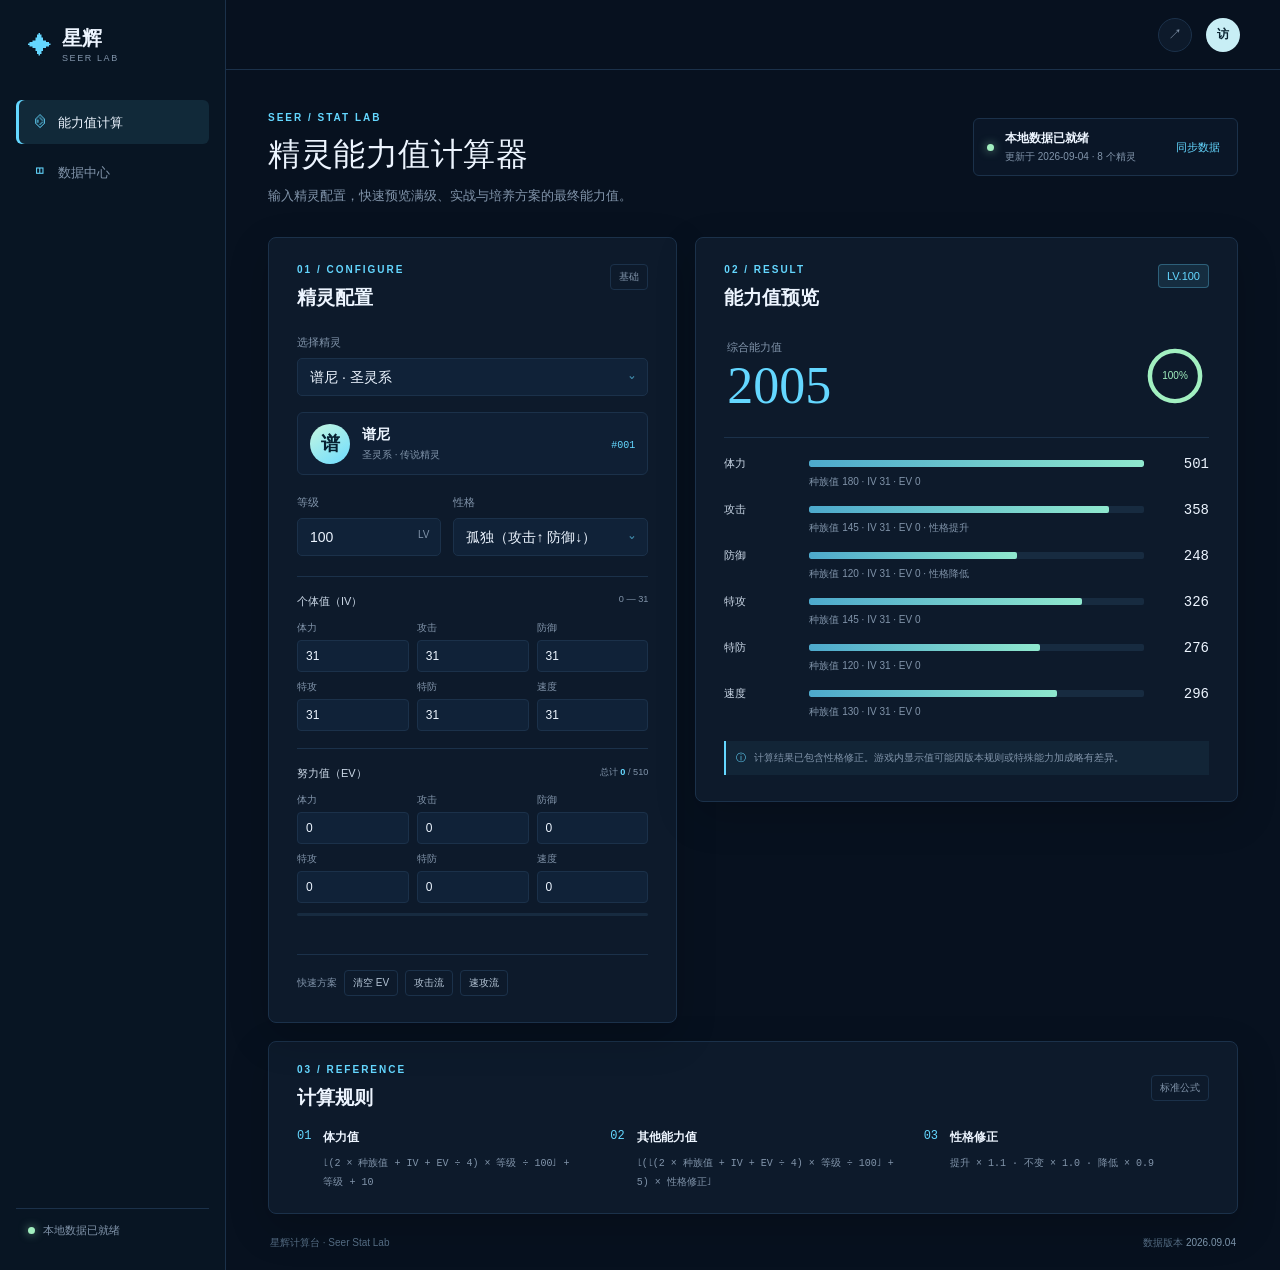
==== index.html @ a3d798e8 "feat: add Seer stat calculator web and Android shell" ====
<!doctype html>
<html lang="zh-CN">
<head>
  <meta charset="utf-8">
  <meta name="viewport" content="width=device-width, initial-scale=1, viewport-fit=cover">
  <meta name="theme-color" content="#07111f">
  <meta name="description" content="赛尔号精灵能力值计算器">
  <title>星辉计算台 · 赛尔号能力值</title>
  <link rel="stylesheet" href="styles.css">
</head>
<body>
  <div class="app-shell">
    <aside class="sidebar">
      <div class="brand-mark"><span>✦</span><div><strong>星辉</strong><small>SEER LAB</small></div></div>
      <nav aria-label="主导航">
        <button class="nav-item active" type="button"><span class="nav-icon">⌬</span>能力值计算</button>
        <button class="nav-item" type="button" id="navData"><span class="nav-icon">◫</span>数据中心</button>
      </nav>
      <div class="sidebar-foot"><span class="status-dot"></span><span id="sideDataStatus">本地数据已就绪</span></div>
    </aside>

    <main class="main-content">
      <header class="topbar">
        <div class="mobile-brand"><span>✦</span>星辉计算台</div>
        <div class="topbar-actions"><button class="icon-button" id="copyLink" type="button" title="复制当前配置链接" aria-label="复制当前配置链接">↗</button><button class="avatar" type="button" title="访客">访</button></div>
      </header>

      <div class="content-wrap">
        <section class="intro-row">
          <div><p class="eyebrow">SEER / STAT LAB</p><h1>精灵能力值计算器</h1><p class="intro-copy">输入精灵配置，快速预览满级、实战与培养方案的最终能力值。</p></div>
          <div class="data-status"><span class="status-dot"></span><div><strong id="dataStatus">数据加载中</strong><small id="dataUpdated">正在读取本地数据</small></div><button id="syncData" class="text-button" type="button">同步数据</button></div>
        </section>

        <section class="workspace-grid">
          <form class="panel setup-panel" id="setupForm">
            <div class="panel-heading"><div><p class="section-kicker">01 / CONFIGURE</p><h2>精灵配置</h2></div><span class="panel-index">基础</span></div>
            <label class="field-label" for="speciesSelect">选择精灵</label>
            <div class="select-wrap"><select id="speciesSelect" aria-label="选择精灵"></select></div>
            <div class="species-preview"><div class="species-orb" id="speciesOrb">谱</div><div><strong id="speciesName">谱尼</strong><span id="speciesType">圣灵系 · 传说精灵</span></div><span class="species-id" id="speciesId">#001</span></div>
            <div class="field-grid two-col"><div><label class="field-label" for="levelInput">等级</label><div class="number-field"><input id="levelInput" type="number" min="1" max="100" value="100"><span>LV</span></div></div><div><label class="field-label" for="natureSelect">性格</label><div class="select-wrap"><select id="natureSelect"></select></div></div></div>
            <div class="field-heading"><span>个体值（IV）</span><small>0 — 31</small></div>
            <div class="compact-grid" id="ivFields"></div>
            <div class="field-heading"><span>努力值（EV）</span><small>总计 <b id="evTotal">0</b> / 510</small></div>
            <div class="compact-grid" id="evFields"></div>
            <div class="ev-meter"><span id="evMeterFill"></span></div>
            <div class="validation" id="validation" role="status"></div>
            <div class="preset-row"><span>快速方案</span><button type="button" data-preset="reset">清空 EV</button><button type="button" data-preset="attack">攻击流</button><button type="button" data-preset="speed">速攻流</button></div>
          </form>

          <section class="panel result-panel" aria-live="polite">
            <div class="panel-heading"><div><p class="section-kicker">02 / RESULT</p><h2>能力值预览</h2></div><span class="level-badge" id="resultLevel">LV.100</span></div>
            <div class="hero-stat"><div><span class="muted-label">综合能力值</span><div class="hero-number" id="totalStat">0</div></div><div class="hero-ring"><svg viewBox="0 0 42 42"><circle class="ring-bg" cx="21" cy="21" r="17"></circle><circle class="ring-value" id="ringValue" cx="21" cy="21" r="17"></circle></svg><span id="ringPercent">0%</span></div></div>
            <div class="stat-list" id="statList"></div>
            <div class="result-note"><span>ⓘ</span><p>计算结果已包含性格修正。游戏内显示值可能因版本规则或特殊能力加成略有差异。</p></div>
          </section>
        </section>

        <section class="panel formula-panel"><div class="formula-title"><div><p class="section-kicker">03 / REFERENCE</p><h2>计算规则</h2></div><span>标准公式</span></div><div class="formula-grid"><div class="formula-item"><span class="formula-num">01</span><div><strong>体力值</strong><code>⌊(2 × 种族值 + IV + EV ÷ 4) × 等级 ÷ 100⌋ + 等级 + 10</code></div></div><div class="formula-item"><span class="formula-num">02</span><div><strong>其他能力值</strong><code>⌊(⌊(2 × 种族值 + IV + EV ÷ 4) × 等级 ÷ 100⌋ + 5) × 性格修正⌋</code></div></div><div class="formula-item"><span class="formula-num">03</span><div><strong>性格修正</strong><code>提升 × 1.1 · 不变 × 1.0 · 降低 × 0.9</code></div></div></div></section>
        <footer><span>星辉计算台 · Seer Stat Lab</span><span>数据版本 <b id="footerVersion">—</b></span></footer>
      </div>
    </main>
  </div>
  <script src="app.js"></script>
</body>
</html>
---- styles.css ----
:root{--bg:#07111f;--surface:#0d1a2b;--surface-2:#102238;--line:#1b314a;--text:#edf5ff;--muted:#8194aa;--accent:#64d7ff;--accent-2:#a2f0c0;--warning:#ffd37b;--danger:#ff9b9b;--radius:8px;--shadow:0 14px 40px rgba(0,0,0,.18)}
*{box-sizing:border-box}body{margin:0;background:var(--bg);color:var(--text);font-family:"Segoe UI","Microsoft YaHei",sans-serif;font-size:14px;letter-spacing:0}button,input,select{font:inherit}button{cursor:pointer}button:focus-visible,input:focus-visible,select:focus-visible{outline:2px solid var(--accent);outline-offset:2px}.app-shell{min-height:100vh;display:flex}.sidebar{width:226px;border-right:1px solid var(--line);padding:28px 16px 20px;display:flex;flex-direction:column;background:#081523}.brand-mark{display:flex;align-items:center;gap:10px;padding:0 12px 34px}.brand-mark>span,.mobile-brand>span{font-size:24px;color:var(--accent)}.brand-mark strong{font-family:Georgia,serif;font-size:20px;display:block;line-height:1}.brand-mark small{font-size:9px;letter-spacing:1.6px;color:var(--muted);display:block;margin-top:5px}.nav-item{width:100%;height:44px;text-align:left;color:var(--muted);background:transparent;border:0;border-radius:6px;padding:0 12px;margin:3px 0;font-size:13px}.nav-item.active{background:rgba(100,215,255,.1);color:var(--text);box-shadow:inset 3px 0 var(--accent)}.nav-icon{display:inline-grid;place-items:center;width:22px;color:var(--accent);font-size:17px;margin-right:8px}.sidebar-foot{margin-top:auto;padding:14px 12px;border-top:1px solid var(--line);font-size:11px;color:var(--muted);display:flex;align-items:center;gap:8px}.status-dot{width:7px;height:7px;border-radius:50%;background:var(--accent-2);display:inline-block;box-shadow:0 0 10px rgba(162,240,192,.65)}.main-content{flex:1;min-width:0}.topbar{height:70px;border-bottom:1px solid var(--line);display:flex;align-items:center;justify-content:flex-end;padding:0 40px}.mobile-brand{display:none}.topbar-actions{display:flex;align-items:center;gap:14px}.icon-button,.avatar{border:1px solid var(--line);background:var(--surface);color:var(--muted);width:34px;height:34px;border-radius:50%}.avatar{background:#c8eef5;color:#0b2432;border:0;font-size:12px;font-weight:700}.content-wrap{max-width:1220px;margin:0 auto;padding:42px 42px 22px}.intro-row{display:flex;align-items:flex-start;justify-content:space-between;gap:24px;margin-bottom:32px}.eyebrow,.section-kicker{color:var(--accent);font-size:10px;letter-spacing:2px;margin:0 0 10px;font-weight:700}.intro-row h1{font-family:Georgia,"Microsoft YaHei",serif;font-weight:500;font-size:32px;letter-spacing:.5px;margin:0}.intro-copy{margin:10px 0 0;color:var(--muted);font-size:13px}.data-status{margin-top:6px;display:flex;align-items:center;gap:11px;border:1px solid var(--line);background:rgba(13,26,43,.65);padding:11px 13px;border-radius:6px;min-width:265px}.data-status>div{display:flex;flex-direction:column;gap:3px;flex:1}.data-status strong{font-size:12px}.data-status small{color:var(--muted);font-size:10px}.text-button{border:0;background:transparent;color:var(--accent);font-size:11px;padding:4px}.workspace-grid{display:grid;grid-template-columns:minmax(360px, .86fr) minmax(460px,1.14fr);gap:18px;align-items:start}.panel{background:var(--surface);border:1px solid var(--line);border-radius:var(--radius);box-shadow:var(--shadow)}.setup-panel,.result-panel{padding:26px 28px}.panel-heading,.formula-title{display:flex;justify-content:space-between;align-items:flex-start;margin-bottom:24px}.panel-heading h2,.formula-title h2{margin:0;font-size:19px;font-weight:600}.panel-index,.formula-title>span{font-size:10px;color:var(--muted);border:1px solid var(--line);padding:5px 8px;border-radius:4px}.level-badge{background:rgba(100,215,255,.1);color:var(--accent);border:1px solid rgba(100,215,255,.3);padding:5px 8px;border-radius:4px;font-size:11px}.field-label{display:block;color:var(--muted);font-size:11px;margin:0 0 8px}.select-wrap{position:relative}.select-wrap:after{content:"⌄";position:absolute;right:13px;top:8px;color:var(--accent);pointer-events:none}.select-wrap select,.number-field input{width:100%;height:38px;background:var(--surface-2);border:1px solid var(--line);border-radius:5px;color:var(--text);padding:0 12px;appearance:none}.species-preview{height:63px;display:flex;align-items:center;gap:12px;margin:16px 0 20px;padding:10px 12px;background:rgba(16,34,56,.7);border:1px solid var(--line);border-radius:6px}.species-orb{width:40px;height:40px;display:grid;place-items:center;border-radius:50%;color:#062031;background:linear-gradient(145deg,#c5f7e0,#6edcff);font-family:Georgia,serif;font-size:19px;font-weight:700}.species-preview strong{display:block;font-size:14px}.species-preview span{display:block;color:var(--muted);font-size:10px;margin-top:4px}.species-id{margin-left:auto!important;color:var(--accent)!important;font-family:monospace;font-size:10px!important}.field-grid{display:grid;gap:12px}.two-col{grid-template-columns:1fr 1.35fr;margin-bottom:20px}.number-field{position:relative}.number-field input{padding-right:38px}.number-field span{position:absolute;right:12px;top:11px;font-size:10px;color:var(--muted)}.field-heading{border-top:1px solid var(--line);padding-top:17px;margin-top:3px;margin-bottom:12px;display:flex;justify-content:space-between;color:#cbd8e7;font-size:11px}.field-heading small{color:var(--muted)}.field-heading b{color:var(--accent)}.compact-grid{display:grid;grid-template-columns:repeat(3,1fr);gap:8px;margin-bottom:17px}.compact-field{position:relative}.compact-field label{display:block;color:var(--muted);font-size:10px;margin-bottom:5px}.compact-field input{width:100%;height:32px;background:var(--surface-2);border:1px solid var(--line);border-radius:4px;color:var(--text);padding:0 8px;font-size:12px}.ev-meter{height:3px;background:#172b40;border-radius:2px;margin:-7px 0 14px}.ev-meter span{display:block;height:100%;width:0;background:var(--accent);border-radius:2px;transition:width .2s}.validation{min-height:16px;color:var(--danger);font-size:10px;margin-bottom:8px}.preset-row{border-top:1px solid var(--line);padding-top:15px;display:flex;align-items:center;gap:7px;flex-wrap:wrap;color:var(--muted);font-size:10px}.preset-row button{border:1px solid var(--line);color:#b5c5d6;background:transparent;border-radius:4px;padding:5px 8px;font-size:10px}.preset-row button:hover{border-color:var(--accent);color:var(--accent)}.hero-stat{display:flex;align-items:center;justify-content:space-between;border-bottom:1px solid var(--line);padding:3px 3px 23px;margin-bottom:18px}.muted-label{color:var(--muted);font-size:11px}.hero-number{font-family:Georgia,serif;font-size:52px;line-height:1.05;color:var(--accent);margin-top:4px}.hero-ring{width:62px;height:62px;position:relative}.hero-ring svg{width:100%;height:100%;transform:rotate(-90deg)}.hero-ring circle{fill:none;stroke-width:3}.ring-bg{stroke:#1b314a}.ring-value{stroke:var(--accent-2);stroke-linecap:round;stroke-dasharray:107;stroke-dashoffset:107;transition:stroke-dashoffset .35s}.hero-ring span{position:absolute;inset:0;display:grid;place-items:center;color:var(--accent-2);font-size:10px}.stat-list{display:grid;gap:13px}.stat-row{display:grid;grid-template-columns:74px 1fr 54px;align-items:center;gap:11px}.stat-label{font-size:11px;color:#cad7e6}.stat-track{height:7px;border-radius:2px;background:#172b40;overflow:hidden}.stat-fill{height:100%;width:0;border-radius:2px;background:linear-gradient(90deg,#4da9cc,#8fe8ce);transition:width .3s}.stat-value{text-align:right;font-family:monospace;color:var(--text);font-size:14px}.stat-meta{grid-column:2/4;color:var(--muted);font-size:10px;margin-top:-8px}.result-note{display:flex;gap:8px;margin-top:22px;background:rgba(100,215,255,.06);border-left:2px solid var(--accent);padding:9px 10px;color:var(--muted);font-size:10px;line-height:1.6}.result-note p{margin:0}.result-note>span{color:var(--accent)}.formula-panel{margin-top:18px;padding:22px 28px}.formula-title{margin-bottom:18px;align-items:center}.formula-grid{display:grid;grid-template-columns:repeat(3,1fr);gap:28px}.formula-item{display:flex;gap:12px}.formula-num{font-family:monospace;color:var(--accent);font-size:12px}.formula-item strong{font-size:12px;display:block;margin-bottom:7px}.formula-item code{color:var(--muted);font-size:10px;line-height:1.7;word-break:break-word;font-family:monospace}footer{display:flex;justify-content:space-between;color:#536a81;font-size:10px;padding:22px 2px 0}footer b{color:#7c94aa;font-weight:400}.mobile-brand{font-size:14px;font-weight:600;align-items:center;gap:7px}.mobile-brand>span{font-size:18px}
@media (max-width:900px){.sidebar{width:190px}.content-wrap{padding:32px 24px}.workspace-grid{grid-template-columns:1fr}.formula-grid{grid-template-columns:1fr 1fr}.formula-item:last-child{grid-column:1/-1}}
@media (max-width:620px){.sidebar{display:none}.topbar{height:58px;padding:0 18px;justify-content:space-between}.mobile-brand{display:flex}.content-wrap{padding:25px 15px 18px}.intro-row{display:block;margin-bottom:22px}.intro-row h1{font-size:27px}.data-status{margin-top:20px;min-width:0}.workspace-grid{display:block}.setup-panel,.result-panel{padding:21px 18px}.result-panel{margin-top:14px}.hero-number{font-size:46px}.formula-panel{padding:20px 18px}.formula-grid{grid-template-columns:1fr;gap:17px}.formula-item:last-child{grid-column:auto}footer{padding-top:18px}.compact-grid{gap:6px}}
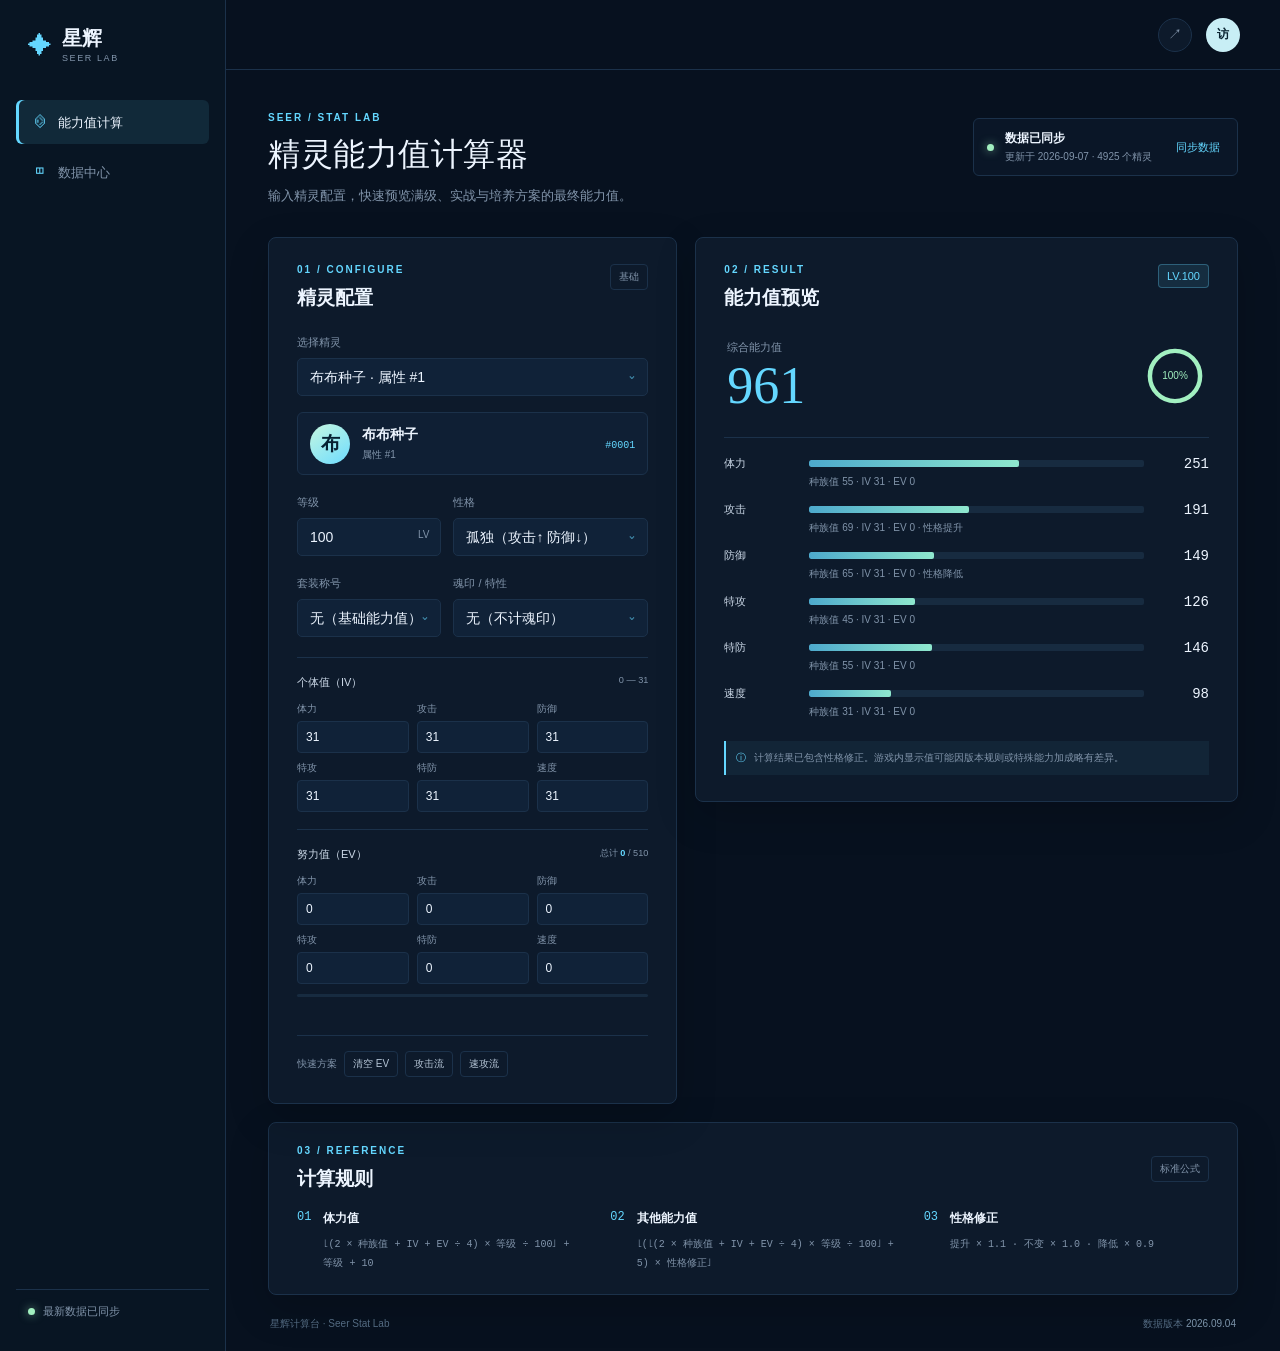
==== commit cc9cacc4: "feat: use SeerAPI data and add title soulmark modifiers" ====
--- a/index.html
+++ b/index.html
@@ -38,6 +38,7 @@
             <div class="select-wrap"><select id="speciesSelect" aria-label="选择精灵"></select></div>
             <div class="species-preview"><div class="species-orb" id="speciesOrb">谱</div><div><strong id="speciesName">谱尼</strong><span id="speciesType">圣灵系 · 传说精灵</span></div><span class="species-id" id="speciesId">#001</span></div>
             <div class="field-grid two-col"><div><label class="field-label" for="levelInput">等级</label><div class="number-field"><input id="levelInput" type="number" min="1" max="100" value="100"><span>LV</span></div></div><div><label class="field-label" for="natureSelect">性格</label><div class="select-wrap"><select id="natureSelect"></select></div></div></div>
+            <div class="field-grid two-col effects-grid"><div><label class="field-label" for="titleSelect">套装称号</label><div class="select-wrap"><select id="titleSelect"></select></div></div><div><label class="field-label" for="soulmarkSelect">魂印 / 特性</label><div class="select-wrap"><select id="soulmarkSelect"></select></div></div></div>
             <div class="field-heading"><span>个体值（IV）</span><small>0 — 31</small></div>
             <div class="compact-grid" id="ivFields"></div>
             <div class="field-heading"><span>努力值（EV）</span><small>总计 <b id="evTotal">0</b> / 510</small></div>
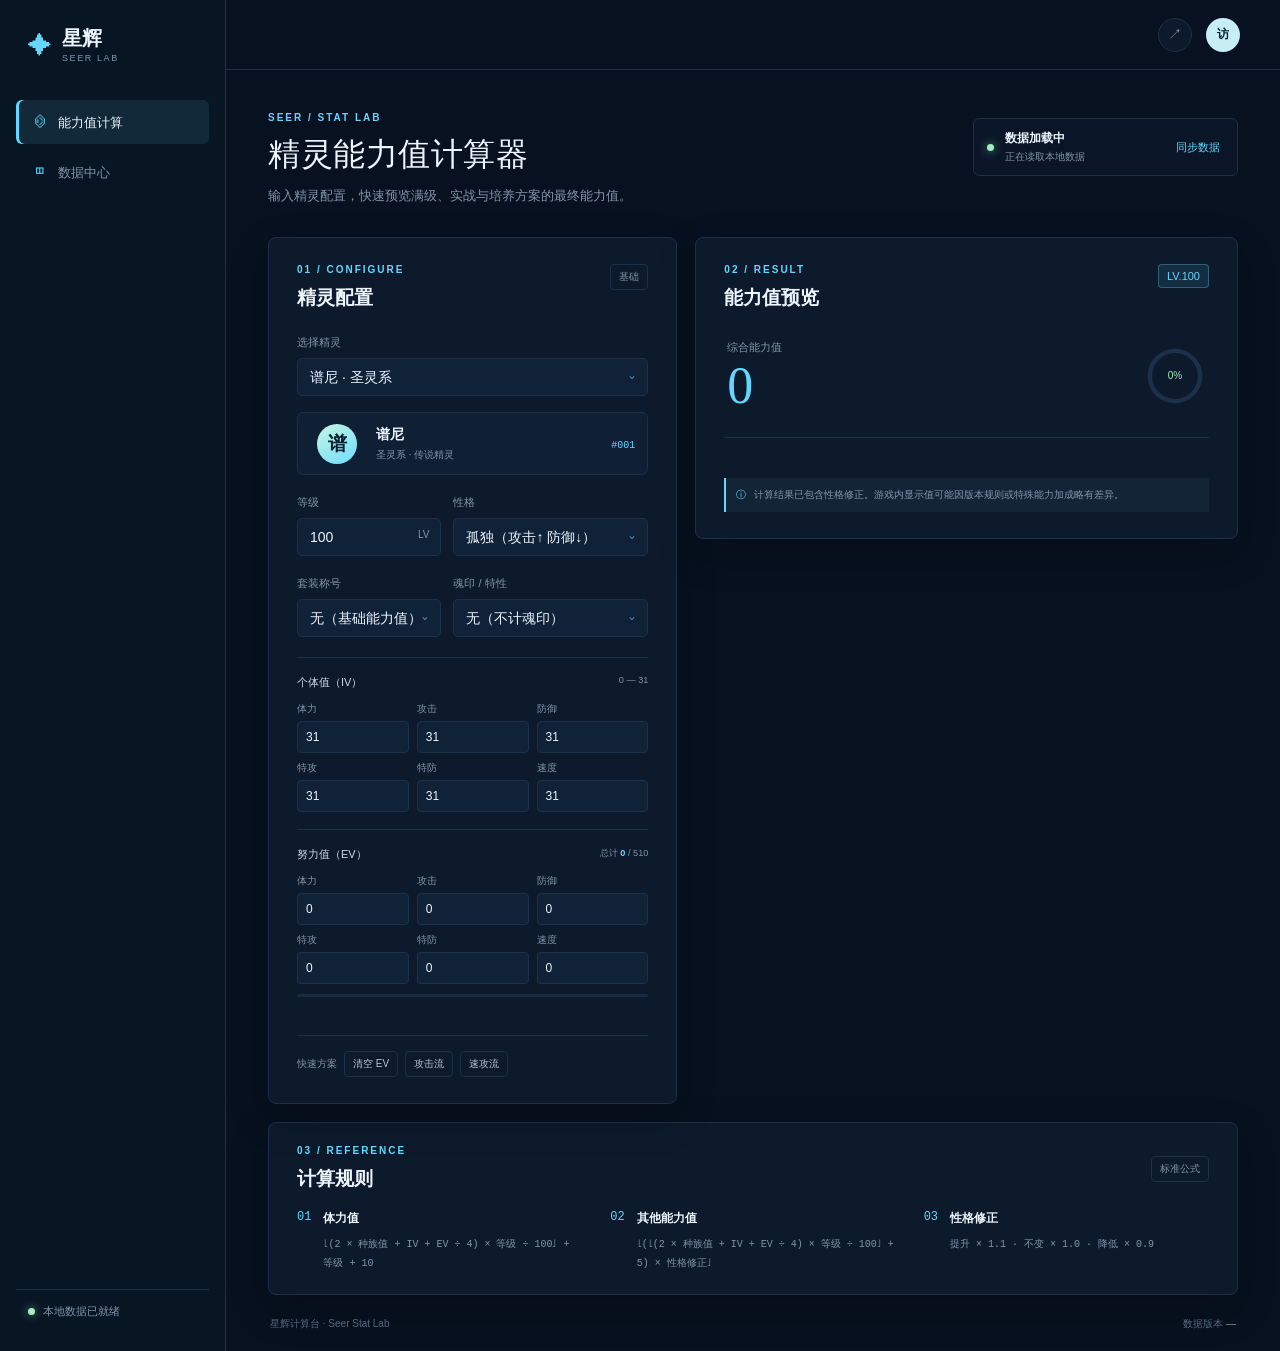
==== commit 577fb0df: "feat: add species search pvp modifiers and image preview" ====
--- a/index.html
+++ b/index.html
@@ -36,7 +36,7 @@
             <div class="panel-heading"><div><p class="section-kicker">01 / CONFIGURE</p><h2>精灵配置</h2></div><span class="panel-index">基础</span></div>
             <label class="field-label" for="speciesSelect">选择精灵</label>
             <div class="select-wrap"><select id="speciesSelect" aria-label="选择精灵"></select></div>
-            <div class="species-preview"><div class="species-orb" id="speciesOrb">谱</div><div><strong id="speciesName">谱尼</strong><span id="speciesType">圣灵系 · 传说精灵</span></div><span class="species-id" id="speciesId">#001</span></div>
+            <div class="species-preview"><div class="species-figure"><img id="speciesImage" alt="精灵形象" loading="lazy"><div class="species-orb" id="speciesOrb">谱</div></div><div><strong id="speciesName">谱尼</strong><span id="speciesType">圣灵系 · 传说精灵</span></div><span class="species-id" id="speciesId">#001</span></div>
             <div class="field-grid two-col"><div><label class="field-label" for="levelInput">等级</label><div class="number-field"><input id="levelInput" type="number" min="1" max="100" value="100"><span>LV</span></div></div><div><label class="field-label" for="natureSelect">性格</label><div class="select-wrap"><select id="natureSelect"></select></div></div></div>
             <div class="field-grid two-col effects-grid"><div><label class="field-label" for="titleSelect">套装称号</label><div class="select-wrap"><select id="titleSelect"></select></div></div><div><label class="field-label" for="soulmarkSelect">魂印 / 特性</label><div class="select-wrap"><select id="soulmarkSelect"></select></div></div></div>
             <div class="field-heading"><span>个体值（IV）</span><small>0 — 31</small></div>
--- a/styles.css
+++ b/styles.css
@@ -2,3 +2,4 @@
 *{box-sizing:border-box}body{margin:0;background:var(--bg);color:var(--text);font-family:"Segoe UI","Microsoft YaHei",sans-serif;font-size:14px;letter-spacing:0}button,input,select{font:inherit}button{cursor:pointer}button:focus-visible,input:focus-visible,select:focus-visible{outline:2px solid var(--accent);outline-offset:2px}.app-shell{min-height:100vh;display:flex}.sidebar{width:226px;border-right:1px solid var(--line);padding:28px 16px 20px;display:flex;flex-direction:column;background:#081523}.brand-mark{display:flex;align-items:center;gap:10px;padding:0 12px 34px}.brand-mark>span,.mobile-brand>span{font-size:24px;color:var(--accent)}.brand-mark strong{font-family:Georgia,serif;font-size:20px;display:block;line-height:1}.brand-mark small{font-size:9px;letter-spacing:1.6px;color:var(--muted);display:block;margin-top:5px}.nav-item{width:100%;height:44px;text-align:left;color:var(--muted);background:transparent;border:0;border-radius:6px;padding:0 12px;margin:3px 0;font-size:13px}.nav-item.active{background:rgba(100,215,255,.1);color:var(--text);box-shadow:inset 3px 0 var(--accent)}.nav-icon{display:inline-grid;place-items:center;width:22px;color:var(--accent);font-size:17px;margin-right:8px}.sidebar-foot{margin-top:auto;padding:14px 12px;border-top:1px solid var(--line);font-size:11px;color:var(--muted);display:flex;align-items:center;gap:8px}.status-dot{width:7px;height:7px;border-radius:50%;background:var(--accent-2);display:inline-block;box-shadow:0 0 10px rgba(162,240,192,.65)}.main-content{flex:1;min-width:0}.topbar{height:70px;border-bottom:1px solid var(--line);display:flex;align-items:center;justify-content:flex-end;padding:0 40px}.mobile-brand{display:none}.topbar-actions{display:flex;align-items:center;gap:14px}.icon-button,.avatar{border:1px solid var(--line);background:var(--surface);color:var(--muted);width:34px;height:34px;border-radius:50%}.avatar{background:#c8eef5;color:#0b2432;border:0;font-size:12px;font-weight:700}.content-wrap{max-width:1220px;margin:0 auto;padding:42px 42px 22px}.intro-row{display:flex;align-items:flex-start;justify-content:space-between;gap:24px;margin-bottom:32px}.eyebrow,.section-kicker{color:var(--accent);font-size:10px;letter-spacing:2px;margin:0 0 10px;font-weight:700}.intro-row h1{font-family:Georgia,"Microsoft YaHei",serif;font-weight:500;font-size:32px;letter-spacing:.5px;margin:0}.intro-copy{margin:10px 0 0;color:var(--muted);font-size:13px}.data-status{margin-top:6px;display:flex;align-items:center;gap:11px;border:1px solid var(--line);background:rgba(13,26,43,.65);padding:11px 13px;border-radius:6px;min-width:265px}.data-status>div{display:flex;flex-direction:column;gap:3px;flex:1}.data-status strong{font-size:12px}.data-status small{color:var(--muted);font-size:10px}.text-button{border:0;background:transparent;color:var(--accent);font-size:11px;padding:4px}.workspace-grid{display:grid;grid-template-columns:minmax(360px, .86fr) minmax(460px,1.14fr);gap:18px;align-items:start}.panel{background:var(--surface);border:1px solid var(--line);border-radius:var(--radius);box-shadow:var(--shadow)}.setup-panel,.result-panel{padding:26px 28px}.panel-heading,.formula-title{display:flex;justify-content:space-between;align-items:flex-start;margin-bottom:24px}.panel-heading h2,.formula-title h2{margin:0;font-size:19px;font-weight:600}.panel-index,.formula-title>span{font-size:10px;color:var(--muted);border:1px solid var(--line);padding:5px 8px;border-radius:4px}.level-badge{background:rgba(100,215,255,.1);color:var(--accent);border:1px solid rgba(100,215,255,.3);padding:5px 8px;border-radius:4px;font-size:11px}.field-label{display:block;color:var(--muted);font-size:11px;margin:0 0 8px}.select-wrap{position:relative}.select-wrap:after{content:"⌄";position:absolute;right:13px;top:8px;color:var(--accent);pointer-events:none}.select-wrap select,.number-field input{width:100%;height:38px;background:var(--surface-2);border:1px solid var(--line);border-radius:5px;color:var(--text);padding:0 12px;appearance:none}.species-preview{height:63px;display:flex;align-items:center;gap:12px;margin:16px 0 20px;padding:10px 12px;background:rgba(16,34,56,.7);border:1px solid var(--line);border-radius:6px}.species-orb{width:40px;height:40px;display:grid;place-items:center;border-radius:50%;color:#062031;background:linear-gradient(145deg,#c5f7e0,#6edcff);font-family:Georgia,serif;font-size:19px;font-weight:700}.species-preview strong{display:block;font-size:14px}.species-preview span{display:block;color:var(--muted);font-size:10px;margin-top:4px}.species-id{margin-left:auto!important;color:var(--accent)!important;font-family:monospace;font-size:10px!important}.field-grid{display:grid;gap:12px}.two-col{grid-template-columns:1fr 1.35fr;margin-bottom:20px}.number-field{position:relative}.number-field input{padding-right:38px}.number-field span{position:absolute;right:12px;top:11px;font-size:10px;color:var(--muted)}.field-heading{border-top:1px solid var(--line);padding-top:17px;margin-top:3px;margin-bottom:12px;display:flex;justify-content:space-between;color:#cbd8e7;font-size:11px}.field-heading small{color:var(--muted)}.field-heading b{color:var(--accent)}.compact-grid{display:grid;grid-template-columns:repeat(3,1fr);gap:8px;margin-bottom:17px}.compact-field{position:relative}.compact-field label{display:block;color:var(--muted);font-size:10px;margin-bottom:5px}.compact-field input{width:100%;height:32px;background:var(--surface-2);border:1px solid var(--line);border-radius:4px;color:var(--text);padding:0 8px;font-size:12px}.ev-meter{height:3px;background:#172b40;border-radius:2px;margin:-7px 0 14px}.ev-meter span{display:block;height:100%;width:0;background:var(--accent);border-radius:2px;transition:width .2s}.validation{min-height:16px;color:var(--danger);font-size:10px;margin-bottom:8px}.preset-row{border-top:1px solid var(--line);padding-top:15px;display:flex;align-items:center;gap:7px;flex-wrap:wrap;color:var(--muted);font-size:10px}.preset-row button{border:1px solid var(--line);color:#b5c5d6;background:transparent;border-radius:4px;padding:5px 8px;font-size:10px}.preset-row button:hover{border-color:var(--accent);color:var(--accent)}.hero-stat{display:flex;align-items:center;justify-content:space-between;border-bottom:1px solid var(--line);padding:3px 3px 23px;margin-bottom:18px}.muted-label{color:var(--muted);font-size:11px}.hero-number{font-family:Georgia,serif;font-size:52px;line-height:1.05;color:var(--accent);margin-top:4px}.hero-ring{width:62px;height:62px;position:relative}.hero-ring svg{width:100%;height:100%;transform:rotate(-90deg)}.hero-ring circle{fill:none;stroke-width:3}.ring-bg{stroke:#1b314a}.ring-value{stroke:var(--accent-2);stroke-linecap:round;stroke-dasharray:107;stroke-dashoffset:107;transition:stroke-dashoffset .35s}.hero-ring span{position:absolute;inset:0;display:grid;place-items:center;color:var(--accent-2);font-size:10px}.stat-list{display:grid;gap:13px}.stat-row{display:grid;grid-template-columns:74px 1fr 54px;align-items:center;gap:11px}.stat-label{font-size:11px;color:#cad7e6}.stat-track{height:7px;border-radius:2px;background:#172b40;overflow:hidden}.stat-fill{height:100%;width:0;border-radius:2px;background:linear-gradient(90deg,#4da9cc,#8fe8ce);transition:width .3s}.stat-value{text-align:right;font-family:monospace;color:var(--text);font-size:14px}.stat-meta{grid-column:2/4;color:var(--muted);font-size:10px;margin-top:-8px}.result-note{display:flex;gap:8px;margin-top:22px;background:rgba(100,215,255,.06);border-left:2px solid var(--accent);padding:9px 10px;color:var(--muted);font-size:10px;line-height:1.6}.result-note p{margin:0}.result-note>span{color:var(--accent)}.formula-panel{margin-top:18px;padding:22px 28px}.formula-title{margin-bottom:18px;align-items:center}.formula-grid{display:grid;grid-template-columns:repeat(3,1fr);gap:28px}.formula-item{display:flex;gap:12px}.formula-num{font-family:monospace;color:var(--accent);font-size:12px}.formula-item strong{font-size:12px;display:block;margin-bottom:7px}.formula-item code{color:var(--muted);font-size:10px;line-height:1.7;word-break:break-word;font-family:monospace}footer{display:flex;justify-content:space-between;color:#536a81;font-size:10px;padding:22px 2px 0}footer b{color:#7c94aa;font-weight:400}.mobile-brand{font-size:14px;font-weight:600;align-items:center;gap:7px}.mobile-brand>span{font-size:18px}
 @media (max-width:900px){.sidebar{width:190px}.content-wrap{padding:32px 24px}.workspace-grid{grid-template-columns:1fr}.formula-grid{grid-template-columns:1fr 1fr}.formula-item:last-child{grid-column:1/-1}}
 @media (max-width:620px){.sidebar{display:none}.topbar{height:58px;padding:0 18px;justify-content:space-between}.mobile-brand{display:flex}.content-wrap{padding:25px 15px 18px}.intro-row{display:block;margin-bottom:22px}.intro-row h1{font-size:27px}.data-status{margin-top:20px;min-width:0}.workspace-grid{display:block}.setup-panel,.result-panel{padding:21px 18px}.result-panel{margin-top:14px}.hero-number{font-size:46px}.formula-panel{padding:20px 18px}.formula-grid{grid-template-columns:1fr;gap:17px}.formula-item:last-child{grid-column:auto}footer{padding-top:18px}.compact-grid{gap:6px}}
+.species-search{position:relative;margin-bottom:8px}.species-search input{width:100%;height:34px;background:var(--surface-2);border:1px solid var(--line);border-radius:5px;color:var(--text);padding:0 32px 0 10px;font-size:12px}.species-search span{position:absolute;right:11px;top:8px;color:var(--accent)}.species-figure{width:54px;height:54px;position:relative;display:grid;place-items:center}.species-figure img{width:54px;height:54px;object-fit:contain;display:none}.species-figure.has-image img{display:block}.species-figure.has-image .species-orb{display:none}.pvp-heading{border-top:1px solid var(--line);padding-top:15px;margin-top:3px;margin-bottom:10px;display:flex;justify-content:space-between;color:#cbd8e7;font-size:11px}.pvp-heading small{color:var(--muted);font-size:10px}.pvp-grid{display:grid;grid-template-columns:1fr 1fr;gap:8px;margin-bottom:16px}.pvp-grid label{display:flex;align-items:center;gap:7px;padding:8px;background:rgba(16,34,56,.7);border:1px solid var(--line);border-radius:4px;color:#b8c9db;font-size:10px}.pvp-grid input{accent-color:var(--accent)}
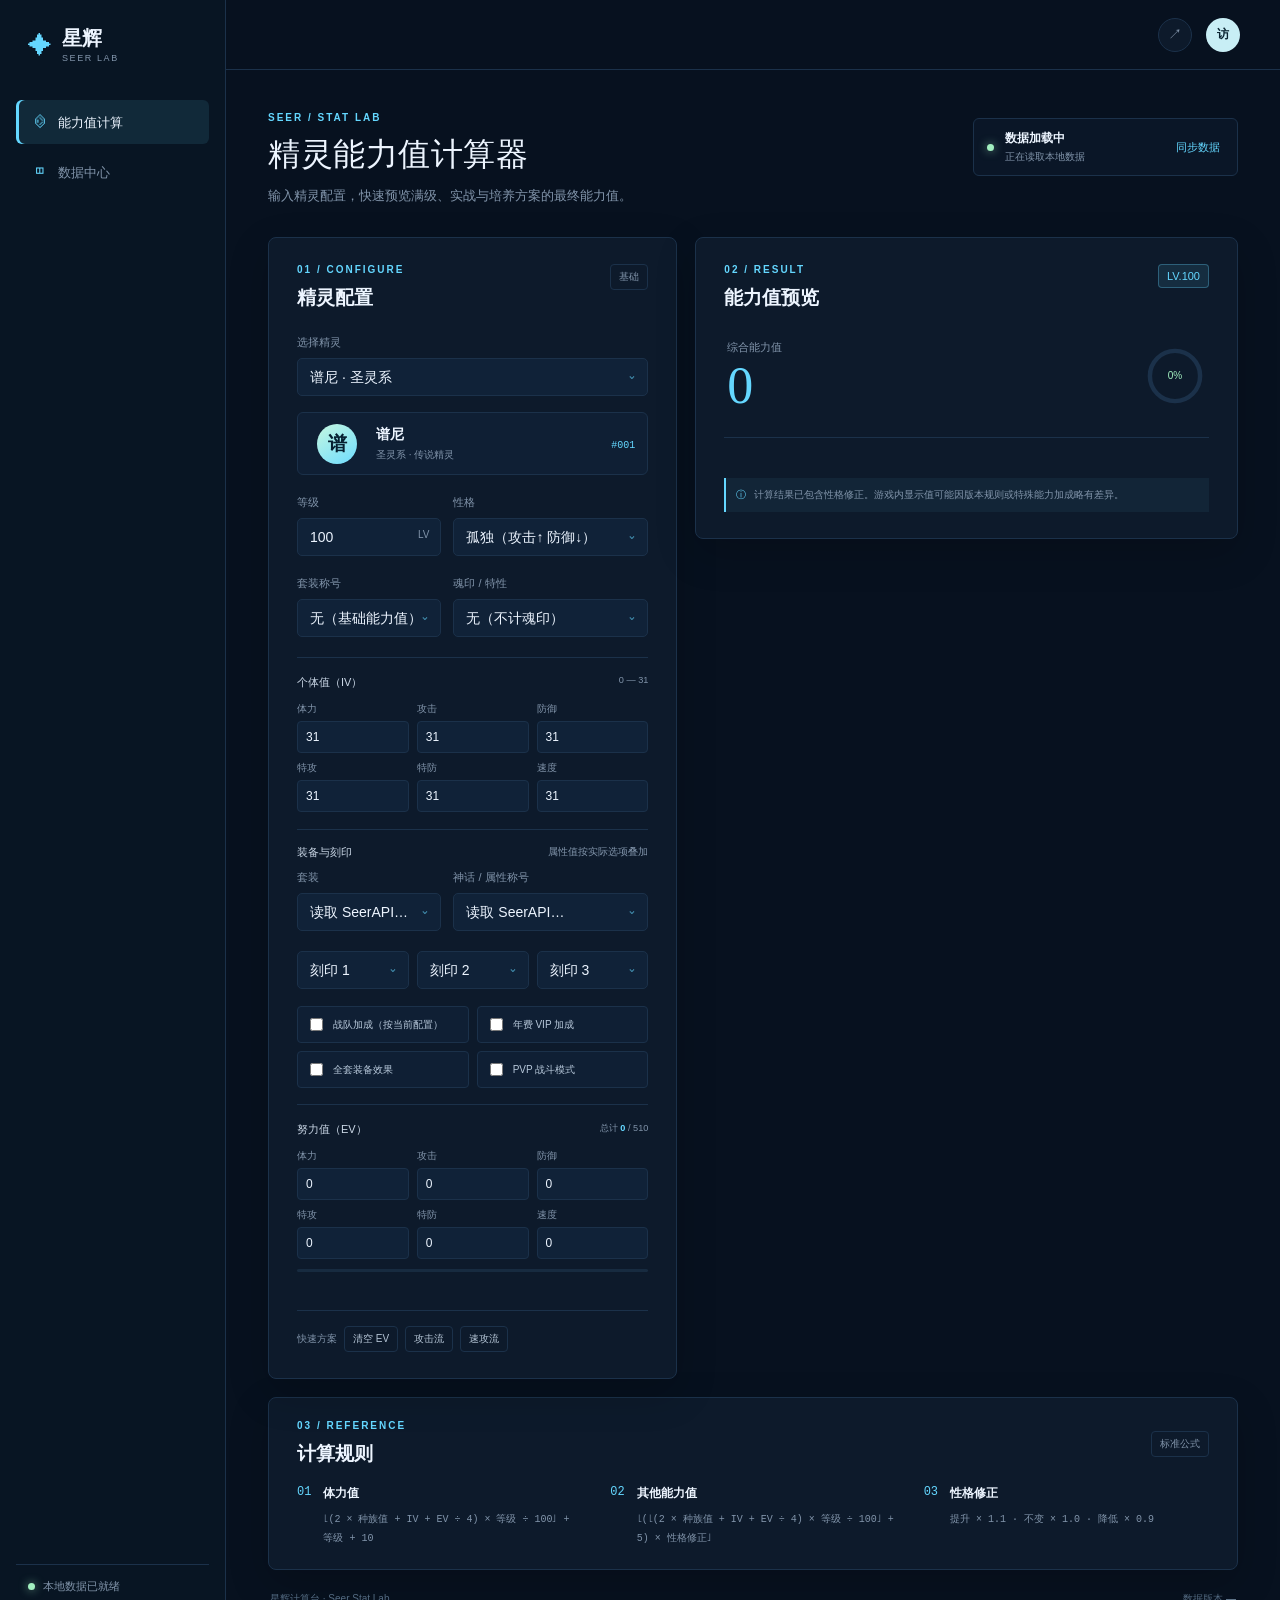
==== commit f9b1339f: "feat: add SeerAPI equipment titles and mintmark stats" ====
--- a/index.html
+++ b/index.html
@@ -40,7 +40,7 @@
             <div class="field-grid two-col"><div><label class="field-label" for="levelInput">等级</label><div class="number-field"><input id="levelInput" type="number" min="1" max="100" value="100"><span>LV</span></div></div><div><label class="field-label" for="natureSelect">性格</label><div class="select-wrap"><select id="natureSelect"></select></div></div></div>
             <div class="field-grid two-col effects-grid"><div><label class="field-label" for="titleSelect">套装称号</label><div class="select-wrap"><select id="titleSelect"></select></div></div><div><label class="field-label" for="soulmarkSelect">魂印 / 特性</label><div class="select-wrap"><select id="soulmarkSelect"></select></div></div></div>
             <div class="field-heading"><span>个体值（IV）</span><small>0 — 31</small></div>
-            <div class="compact-grid" id="ivFields"></div>
+            <div class="compact-grid" id="ivFields"></div>            <div class="pvp-heading"><span>装备与刻印</span><small>属性值按实际选项叠加</small></div><div class="field-grid two-col"><div><label class="field-label">套装</label><div class="select-wrap"><select id="suitSelect"><option value="">读取 SeerAPI…</option></select></div></div><div><label class="field-label">神话 / 属性称号</label><div class="select-wrap"><select id="officialTitleSelect"><option value="">读取 SeerAPI…</option></select></div></div></div><div class="compact-grid mark-grid"><div class="select-wrap"><select id="mark1"><option value="">刻印 1</option></select></div><div class="select-wrap"><select id="mark2"><option value="">刻印 2</option></select></div><div class="select-wrap"><select id="mark3"><option value="">刻印 3</option></select></div></div><div class="pvp-grid"><label><input id="teamBonus" type="checkbox"> 战队加成（按当前配置）</label><label><input id="vipBonus" type="checkbox"> 年费 VIP 加成</label><label><input id="gearBonus" type="checkbox"> 全套装备效果</label><label><input id="combatMode" type="checkbox"> PVP 战斗模式</label></div>
             <div class="field-heading"><span>努力值（EV）</span><small>总计 <b id="evTotal">0</b> / 510</small></div>
             <div class="compact-grid" id="evFields"></div>
             <div class="ev-meter"><span id="evMeterFill"></span></div>
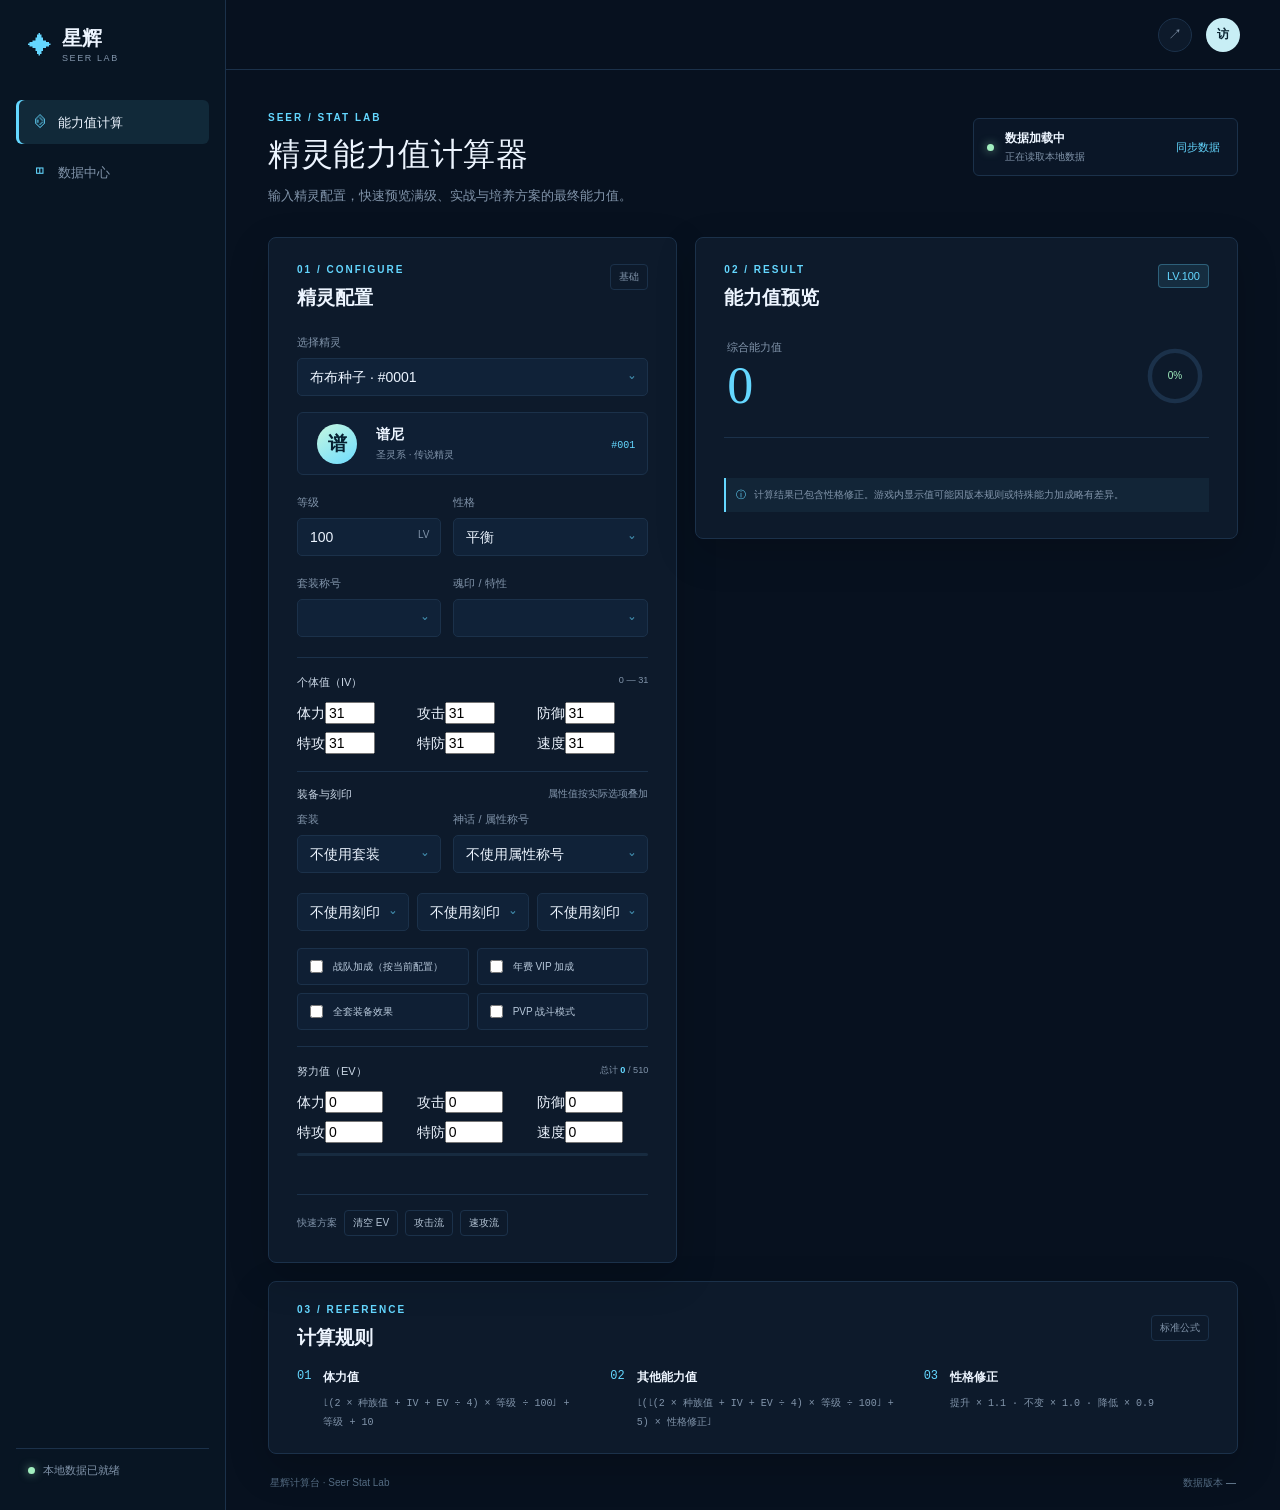
==== commit f3eb9c64: "refactor: rebuild calculator workflow around SeerAPI" ====
--- a/index.html
+++ b/index.html
@@ -61,6 +61,6 @@
       </div>
     </main>
   </div>
-  <script src="app.js"></script>
+  <script src="calculator-v2.js"></script>
 </body>
 </html>
